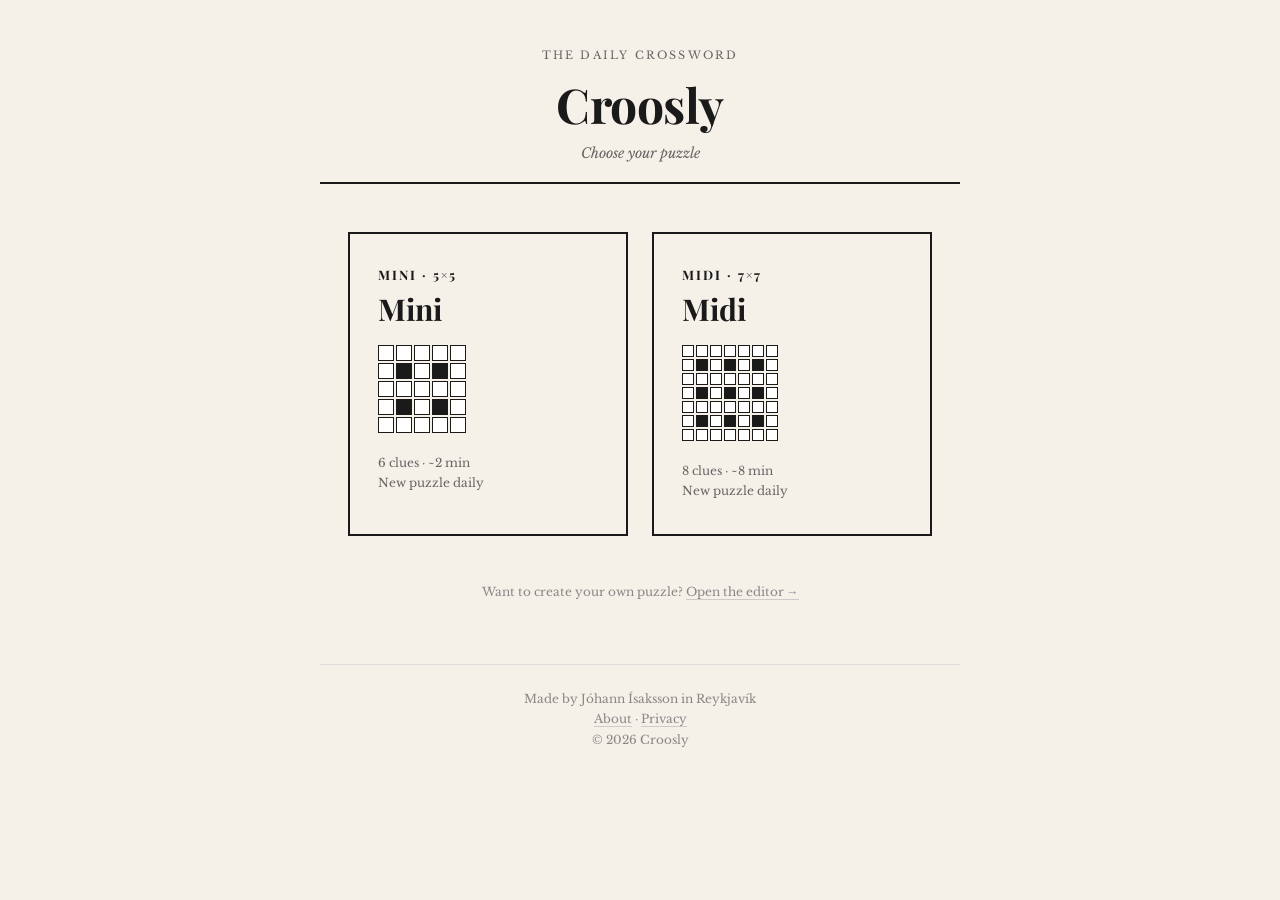
==== index.html @ e822b222 "copy: rename inspiration from "The New Yorker" to "The New York Times" Update meta descriptions, OG/" ====
<!DOCTYPE html>
<html lang="en">
<head>
  <meta charset="UTF-8">
  <meta name="viewport" content="width=device-width, initial-scale=1.0">
  <title>Croosly — Daily Mini and Midi Crosswords</title>
  <meta name="description" content="Two crosswords a day — a quick 5×5 Mini and a meatier 7×7 Midi, inspired by The New York Times. Free to play in your browser. No app, no signup, no tracking.">
  <link rel="canonical" href="https://croosly.com/">
  <meta name="theme-color" content="#1a1a1a">

  <link rel="apple-touch-icon" sizes="180x180" href="/apple-touch-icon.png">
  <link rel="icon" type="image/png" sizes="32x32" href="/favicon-32x32.png">
  <link rel="icon" type="image/png" sizes="16x16" href="/favicon-16x16.png">
  <link rel="manifest" href="/site.webmanifest">

  <meta property="og:type" content="website">
  <meta property="og:site_name" content="Croosly">
  <meta property="og:title" content="Croosly — Daily Mini and Midi Crosswords">
  <meta property="og:description" content="Two crosswords a day — a quick 5×5 Mini and a meatier 7×7 Midi, inspired by The New York Times. Free to play in your browser. No app, no signup, no tracking.">
  <meta property="og:url" content="https://croosly.com/">
  <meta property="og:image" content="https://croosly.com/og-image.png">
  <meta property="og:image:width" content="1200">
  <meta property="og:image:height" content="630">

  <meta name="twitter:card" content="summary_large_image">
  <meta name="twitter:title" content="Croosly — Daily Mini and Midi Crosswords">
  <meta name="twitter:description" content="Two crosswords a day — a quick 5×5 Mini and a meatier 7×7 Midi, inspired by The New York Times. Free to play in your browser. No app, no signup, no tracking.">
  <meta name="twitter:image" content="https://croosly.com/og-image.png">

  <link href="https://fonts.googleapis.com/css2?family=Playfair+Display:wght@400;700&family=Libre+Baskerville:ital,wght@0,400;0,700;1,400&display=swap" rel="stylesheet">
  <style>
    *, *::before, *::after { box-sizing: border-box; margin: 0; padding: 0; }

    body {
      background: #f5f0e8;
      font-family: 'Libre Baskerville', Georgia, serif;
      min-height: 100vh;
      display: flex;
      flex-direction: column;
      align-items: center;
      padding: 48px 16px 64px;
      color: #1a1a1a;
    }

    .header {
      text-align: center;
      margin-bottom: 48px;
      width: 100%;
      max-width: 640px;
      border-bottom: 2px solid #1a1a1a;
      padding-bottom: 20px;
    }
    .eyebrow {
      font-size: 11px;
      letter-spacing: 0.2em;
      text-transform: uppercase;
      color: #666;
      margin-bottom: 10px;
    }
    .title {
      font-family: 'Playfair Display', Georgia, serif;
      font-size: 48px;
      font-weight: 700;
      letter-spacing: -0.5px;
      margin-bottom: 8px;
    }
    .subtitle {
      font-size: 14px;
      color: #666;
      font-style: italic;
    }

    .cards {
      display: flex;
      gap: 24px;
      width: 100%;
      max-width: 640px;
      flex-wrap: wrap;
      justify-content: center;
    }

    .card {
      display: block;
      text-decoration: none;
      color: #1a1a1a;
      border: 2px solid #1a1a1a;
      padding: 32px 28px;
      flex: 1;
      min-width: 220px;
      max-width: 280px;
      transition: background 0.15s, color 0.15s;
      cursor: pointer;
    }
    .card:hover { background: #1a1a1a; color: #f5f0e8; }
    .card:hover .card-meta { color: #bbb; }
    .card:hover .card-grid-cell { border-color: #555; background: #333; }
    .card:hover .card-grid-cell.black { background: #f5f0e8; }

    .card-size {
      font-family: 'Playfair Display', serif;
      font-size: 13px;
      font-weight: 700;
      letter-spacing: 0.15em;
      text-transform: uppercase;
      margin-bottom: 6px;
    }
    .card-title {
      font-family: 'Playfair Display', serif;
      font-size: 30px;
      font-weight: 700;
      margin-bottom: 16px;
    }

    .card-grid {
      display: grid;
      gap: 2px;
      margin-bottom: 20px;
    }
    .card-grid.mini { grid-template-columns: repeat(5, 16px); }
    .card-grid.midi { grid-template-columns: repeat(7, 12px); }
    .card-grid.daily { grid-template-columns: repeat(15, 6px); gap: 1px; }

    .card-grid-cell {
      border: 1.5px solid #1a1a1a;
      background: #fff;
      transition: background 0.15s, border-color 0.15s;
    }
    .card-grid.mini .card-grid-cell { width: 16px; height: 16px; }
    .card-grid.midi .card-grid-cell { width: 12px; height: 12px; }
    .card-grid.daily .card-grid-cell { width: 6px; height: 6px; border-width: 0.5px; }
    .card-grid-cell.black { background: #1a1a1a; border-color: #1a1a1a; }

    .card-meta {
      font-size: 12px;
      color: #666;
      line-height: 1.7;
      transition: color 0.15s;
    }

    .editor-link {
      margin-top: 48px;
      font-size: 12px;
      color: #888;
      text-align: center;
    }
    .editor-link a { color: #888; text-decoration: none; border-bottom: 1px solid #ccc; }
    .editor-link a:hover { color: #1a1a1a; border-bottom-color: #1a1a1a; }

    .site-footer {
      margin-top: 64px;
      padding-top: 24px;
      border-top: 1px solid #ddd;
      text-align: center;
      font-size: 12px;
      color: #888;
      line-height: 1.7;
      width: 100%;
      max-width: 640px;
    }
    .site-footer p { margin: 0; }
    .site-footer a { color: #888; border-bottom: 1px solid #ccc; text-decoration: none; }
    .site-footer a:hover { color: #1a1a1a; border-bottom-color: #1a1a1a; }
  </style>
</head>
<body>

  <div class="header">
    <div class="eyebrow">The Daily Crossword</div>
    <h1 class="title">Croosly</h1>
    <p class="subtitle">Choose your puzzle</p>
  </div>

  <div class="cards">

    <a class="card" href="mini.html">
      <div class="card-size">Mini · 5×5</div>
      <div class="card-title">Mini</div>
      <!-- Mini grid preview: black cells at (1,1),(1,3),(3,1),(3,3) -->
      <div class="card-grid mini">
        <div class="card-grid-cell"></div><div class="card-grid-cell"></div><div class="card-grid-cell"></div><div class="card-grid-cell"></div><div class="card-grid-cell"></div>
        <div class="card-grid-cell"></div><div class="card-grid-cell black"></div><div class="card-grid-cell"></div><div class="card-grid-cell black"></div><div class="card-grid-cell"></div>
        <div class="card-grid-cell"></div><div class="card-grid-cell"></div><div class="card-grid-cell"></div><div class="card-grid-cell"></div><div class="card-grid-cell"></div>
        <div class="card-grid-cell"></div><div class="card-grid-cell black"></div><div class="card-grid-cell"></div><div class="card-grid-cell black"></div><div class="card-grid-cell"></div>
        <div class="card-grid-cell"></div><div class="card-grid-cell"></div><div class="card-grid-cell"></div><div class="card-grid-cell"></div><div class="card-grid-cell"></div>
      </div>
      <div class="card-meta">
        6 clues · ~2 min<br>
        New puzzle daily
      </div>
    </a>

    <a class="card" href="midi.html">
      <div class="card-size">Midi · 7×7</div>
      <div class="card-title">Midi</div>
      <!-- preview -->
      <!-- Midi grid preview: black cells at all odd×odd positions -->
      <div class="card-grid midi">
        <div class="card-grid-cell"></div><div class="card-grid-cell"></div><div class="card-grid-cell"></div><div class="card-grid-cell"></div><div class="card-grid-cell"></div><div class="card-grid-cell"></div><div class="card-grid-cell"></div>
        <div class="card-grid-cell"></div><div class="card-grid-cell black"></div><div class="card-grid-cell"></div><div class="card-grid-cell black"></div><div class="card-grid-cell"></div><div class="card-grid-cell black"></div><div class="card-grid-cell"></div>
        <div class="card-grid-cell"></div><div class="card-grid-cell"></div><div class="card-grid-cell"></div><div class="card-grid-cell"></div><div class="card-grid-cell"></div><div class="card-grid-cell"></div><div class="card-grid-cell"></div>
        <div class="card-grid-cell"></div><div class="card-grid-cell black"></div><div class="card-grid-cell"></div><div class="card-grid-cell black"></div><div class="card-grid-cell"></div><div class="card-grid-cell black"></div><div class="card-grid-cell"></div>
        <div class="card-grid-cell"></div><div class="card-grid-cell"></div><div class="card-grid-cell"></div><div class="card-grid-cell"></div><div class="card-grid-cell"></div><div class="card-grid-cell"></div><div class="card-grid-cell"></div>
        <div class="card-grid-cell"></div><div class="card-grid-cell black"></div><div class="card-grid-cell"></div><div class="card-grid-cell black"></div><div class="card-grid-cell"></div><div class="card-grid-cell black"></div><div class="card-grid-cell"></div>
        <div class="card-grid-cell"></div><div class="card-grid-cell"></div><div class="card-grid-cell"></div><div class="card-grid-cell"></div><div class="card-grid-cell"></div><div class="card-grid-cell"></div><div class="card-grid-cell"></div>
      </div>
      <div class="card-meta">
        8 clues · ~8 min<br>
        New puzzle daily
      </div>
    </a>

  </div>

  <p class="editor-link">
    Want to create your own puzzle? <a href="editor.html">Open the editor →</a>
  </p>

  <footer class="site-footer">
    <p>Made by Jóhann Ísaksson in Reykjavík</p>
    <p><a href="about.html">About</a> · <a href="privacy.html">Privacy</a></p>
    <p>© 2026 Croosly</p>
  </footer>

</body>
</html>
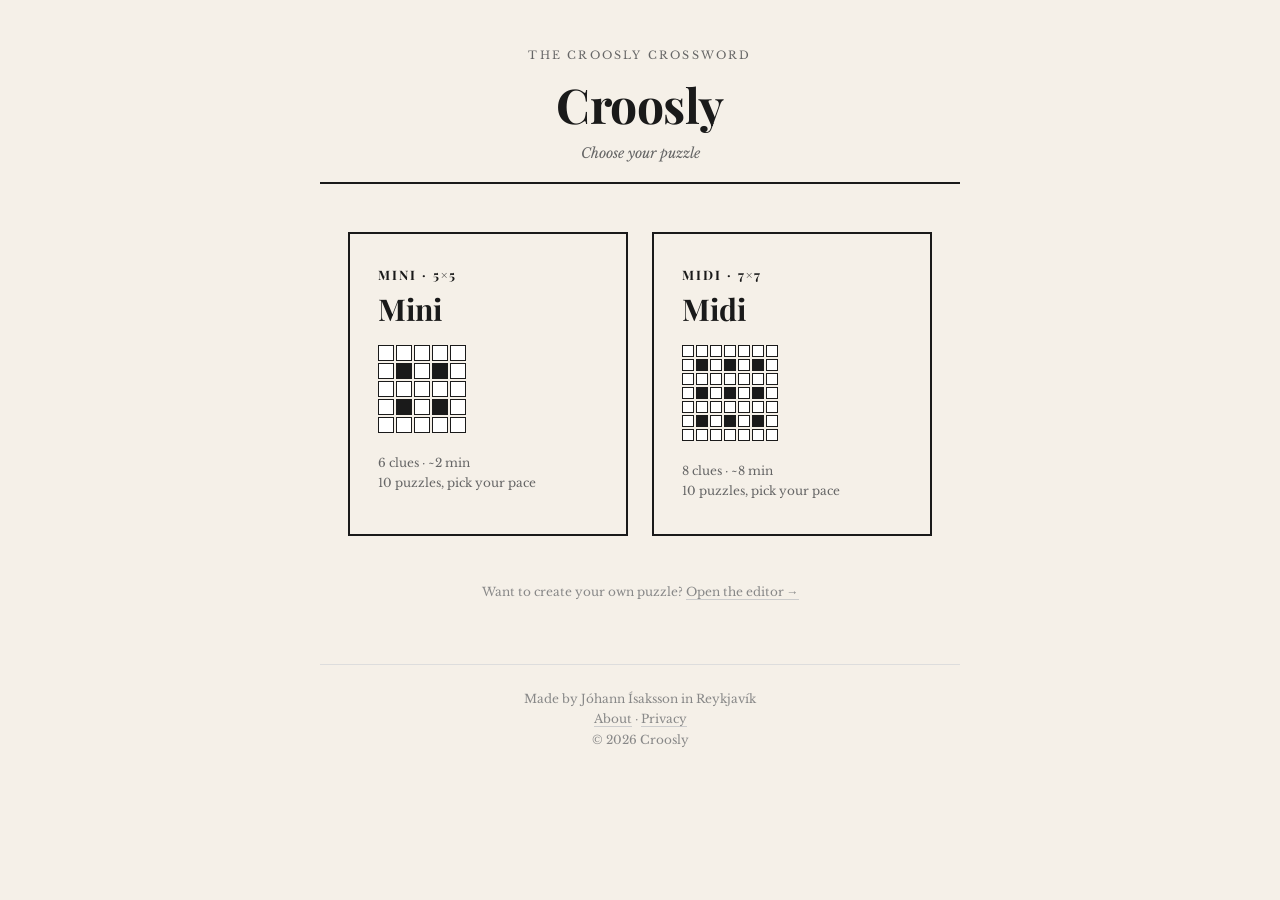
==== commit 173f4ed6: "switch to numbered puzzle set, add picker, drop daily framing The puzzle libraries only have 10 entr" ====
--- a/index.html
+++ b/index.html
@@ -3,8 +3,8 @@
 <head>
   <meta charset="UTF-8">
   <meta name="viewport" content="width=device-width, initial-scale=1.0">
-  <title>Croosly — Daily Mini and Midi Crosswords</title>
-  <meta name="description" content="Two crosswords a day — a quick 5×5 Mini and a meatier 7×7 Midi, inspired by The New York Times. Free to play in your browser. No app, no signup, no tracking.">
+  <title>Croosly — Mini and Midi Crosswords</title>
+  <meta name="description" content="A small set of mini and midi crosswords — a quick 5×5 Mini and a meatier 7×7 Midi, inspired by The New York Times. Free to play in your browser. No app, no signup, no tracking.">
   <link rel="canonical" href="https://croosly.com/">
   <meta name="theme-color" content="#1a1a1a">
 
@@ -15,16 +15,16 @@
 
   <meta property="og:type" content="website">
   <meta property="og:site_name" content="Croosly">
-  <meta property="og:title" content="Croosly — Daily Mini and Midi Crosswords">
-  <meta property="og:description" content="Two crosswords a day — a quick 5×5 Mini and a meatier 7×7 Midi, inspired by The New York Times. Free to play in your browser. No app, no signup, no tracking.">
+  <meta property="og:title" content="Croosly — Mini and Midi Crosswords">
+  <meta property="og:description" content="A small set of mini and midi crosswords — a quick 5×5 Mini and a meatier 7×7 Midi, inspired by The New York Times. Free to play in your browser. No app, no signup, no tracking.">
   <meta property="og:url" content="https://croosly.com/">
   <meta property="og:image" content="https://croosly.com/og-image.png">
   <meta property="og:image:width" content="1200">
   <meta property="og:image:height" content="630">
 
   <meta name="twitter:card" content="summary_large_image">
-  <meta name="twitter:title" content="Croosly — Daily Mini and Midi Crosswords">
-  <meta name="twitter:description" content="Two crosswords a day — a quick 5×5 Mini and a meatier 7×7 Midi, inspired by The New York Times. Free to play in your browser. No app, no signup, no tracking.">
+  <meta name="twitter:title" content="Croosly — Mini and Midi Crosswords">
+  <meta name="twitter:description" content="A small set of mini and midi crosswords — a quick 5×5 Mini and a meatier 7×7 Midi, inspired by The New York Times. Free to play in your browser. No app, no signup, no tracking.">
   <meta name="twitter:image" content="https://croosly.com/og-image.png">
 
   <link href="https://fonts.googleapis.com/css2?family=Playfair+Display:wght@400;700&family=Libre+Baskerville:ital,wght@0,400;0,700;1,400&display=swap" rel="stylesheet">
@@ -165,7 +165,7 @@
 <body>
 
   <div class="header">
-    <div class="eyebrow">The Daily Crossword</div>
+    <div class="eyebrow">The Croosly Crossword</div>
     <h1 class="title">Croosly</h1>
     <p class="subtitle">Choose your puzzle</p>
   </div>
@@ -185,7 +185,7 @@
       </div>
       <div class="card-meta">
         6 clues · ~2 min<br>
-        New puzzle daily
+        10 puzzles, pick your pace
       </div>
     </a>
 
@@ -205,7 +205,7 @@
       </div>
       <div class="card-meta">
         8 clues · ~8 min<br>
-        New puzzle daily
+        10 puzzles, pick your pace
       </div>
     </a>
 
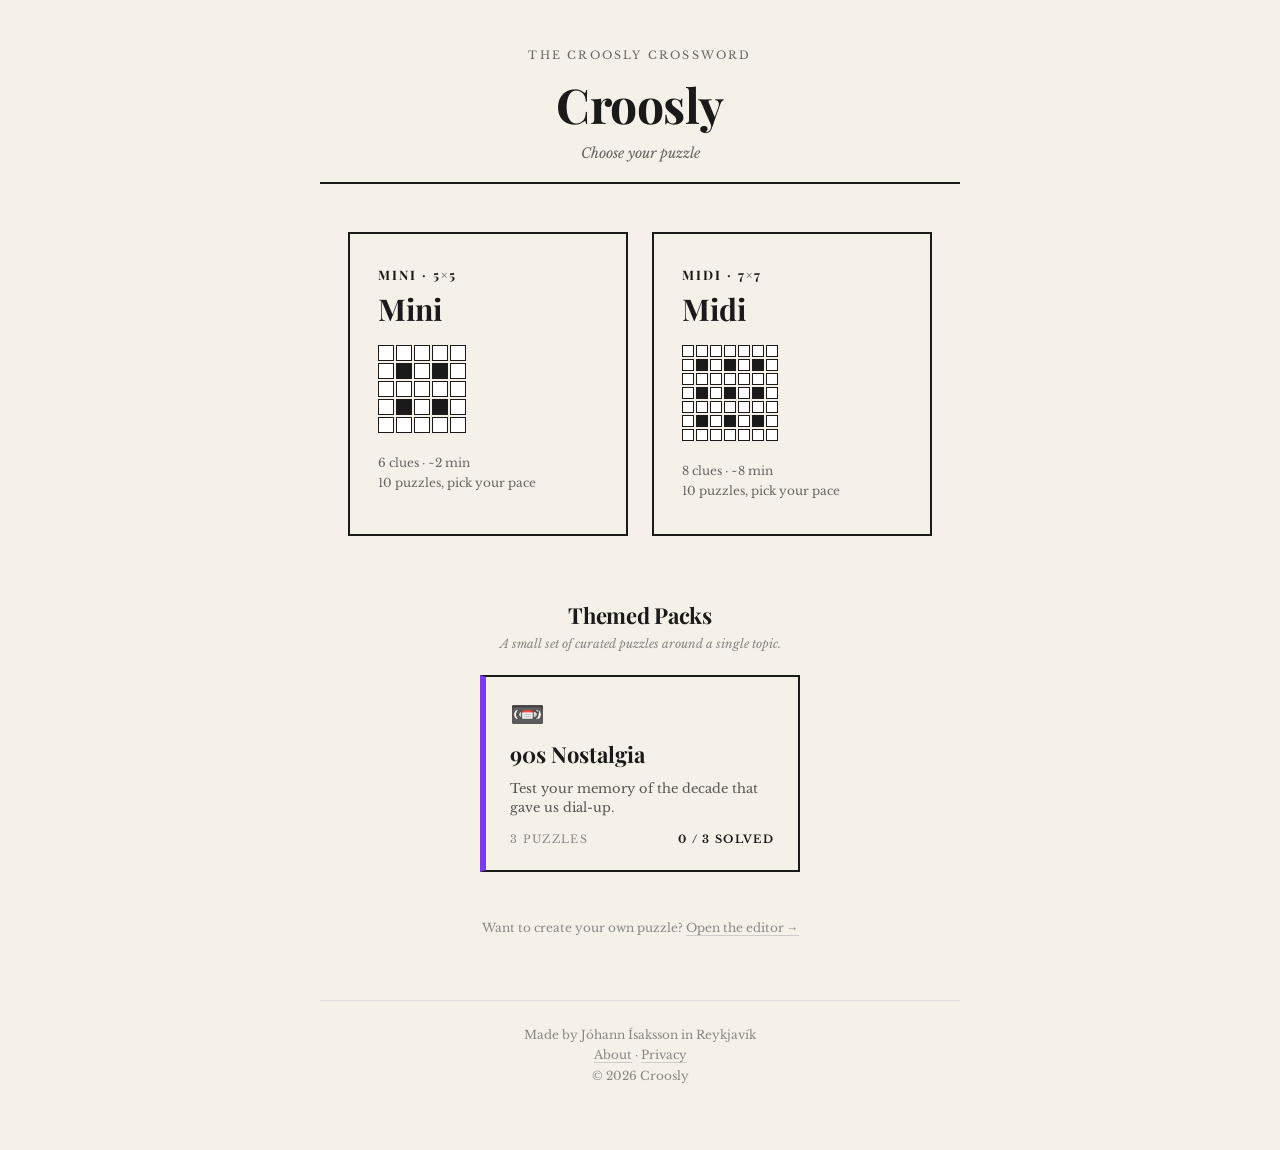
==== commit 7bd38544: "feat: themed packs (Phase 1) + extract shared game.js and styles.css Adds a parallel "Themed Packs" " ====
--- a/index.html
+++ b/index.html
@@ -145,6 +145,87 @@
     }
     .editor-link a { color: #888; text-decoration: none; border-bottom: 1px solid #ccc; }
     .editor-link a:hover { color: #1a1a1a; border-bottom-color: #1a1a1a; }
+
+    /* THEMED PACKS */
+    .packs-section {
+      margin-top: 64px;
+      width: 100%;
+      max-width: 640px;
+    }
+    .packs-heading {
+      font-family: 'Playfair Display', Georgia, serif;
+      font-size: 22px;
+      font-weight: 700;
+      letter-spacing: -0.3px;
+      text-align: center;
+      margin-bottom: 6px;
+    }
+    .packs-sub {
+      text-align: center;
+      font-size: 12px;
+      color: #888;
+      font-style: italic;
+      margin-bottom: 24px;
+    }
+    .pack-cards {
+      display: flex;
+      gap: 20px;
+      flex-wrap: wrap;
+      justify-content: center;
+    }
+    .pack-card {
+      display: flex;
+      flex-direction: column;
+      gap: 10px;
+      text-decoration: none;
+      color: #1a1a1a;
+      border: 2px solid #1a1a1a;
+      border-left: 6px solid var(--pack-color, #1a1a1a);
+      padding: 24px 24px;
+      flex: 1 1 240px;
+      max-width: 320px;
+      min-width: 220px;
+      cursor: pointer;
+      transition: background 0.15s, color 0.15s;
+    }
+    .pack-card:hover { background: #1a1a1a; color: #f5f0e8; }
+    .pack-card:hover .pack-card-meta { color: #bbb; }
+    .pack-card:hover .pack-card-progress { color: var(--pack-color, #d4a843); }
+    .pack-card-emoji {
+      font-size: 28px;
+      line-height: 1;
+    }
+    .pack-card-title {
+      font-family: 'Playfair Display', serif;
+      font-size: 22px;
+      font-weight: 700;
+    }
+    .pack-card-desc {
+      font-size: 13px;
+      line-height: 1.5;
+      color: inherit;
+    }
+    .pack-card:not(:hover) .pack-card-desc { color: #555; }
+    .pack-card-meta {
+      display: flex;
+      align-items: center;
+      justify-content: space-between;
+      font-size: 11px;
+      letter-spacing: 0.12em;
+      text-transform: uppercase;
+      color: #888;
+      margin-top: 4px;
+    }
+    .pack-card-progress {
+      font-weight: 700;
+      color: #1a1a1a;
+    }
+    .packs-empty {
+      text-align: center;
+      font-size: 13px;
+      color: #888;
+      font-style: italic;
+    }
 
     .site-footer {
       margin-top: 64px;
@@ -211,6 +292,12 @@
 
   </div>
 
+  <section class="packs-section" aria-labelledby="packs-heading">
+    <h2 class="packs-heading" id="packs-heading">Themed Packs</h2>
+    <p class="packs-sub">A small set of curated puzzles around a single topic.</p>
+    <div class="pack-cards" id="pack-cards"></div>
+  </section>
+
   <p class="editor-link">
     Want to create your own puzzle? <a href="editor.html">Open the editor →</a>
   </p>
@@ -221,5 +308,57 @@
     <p>© 2026 Croosly</p>
   </footer>
 
+  <script src="packs.js"></script>
+  <script>
+    (function () {
+      const container = document.getElementById('pack-cards');
+      const registry = window.PACK_REGISTRY || [];
+      if (!registry.length) {
+        container.innerHTML = '<p class="packs-empty">More packs coming soon.</p>';
+        return;
+      }
+      registry.forEach(function (pack) {
+        let solvedCount = 0;
+        try {
+          const stats = JSON.parse(localStorage.getItem('croosly-pack-' + pack.id + '-stats'));
+          if (stats && stats.solvedPuzzles) solvedCount = Object.keys(stats.solvedPuzzles).length;
+        } catch (e) { /* ignore */ }
+
+        const card = document.createElement('a');
+        card.className = 'pack-card';
+        card.href = 'pack.html?id=' + encodeURIComponent(pack.id);
+        card.style.setProperty('--pack-color', pack.color);
+
+        const emoji = document.createElement('div');
+        emoji.className = 'pack-card-emoji';
+        emoji.textContent = pack.emoji;
+        emoji.setAttribute('aria-hidden', 'true');
+        card.appendChild(emoji);
+
+        const title = document.createElement('div');
+        title.className = 'pack-card-title';
+        title.textContent = pack.title;
+        card.appendChild(title);
+
+        const desc = document.createElement('div');
+        desc.className = 'pack-card-desc';
+        desc.textContent = pack.description;
+        card.appendChild(desc);
+
+        const meta = document.createElement('div');
+        meta.className = 'pack-card-meta';
+        const sizeSpan = document.createElement('span');
+        sizeSpan.textContent = pack.puzzleCount + ' puzzles';
+        const progSpan = document.createElement('span');
+        progSpan.className = 'pack-card-progress';
+        progSpan.textContent = solvedCount + ' / ' + pack.puzzleCount + ' solved';
+        meta.appendChild(sizeSpan);
+        meta.appendChild(progSpan);
+        card.appendChild(meta);
+
+        container.appendChild(card);
+      });
+    })();
+  </script>
 </body>
 </html>
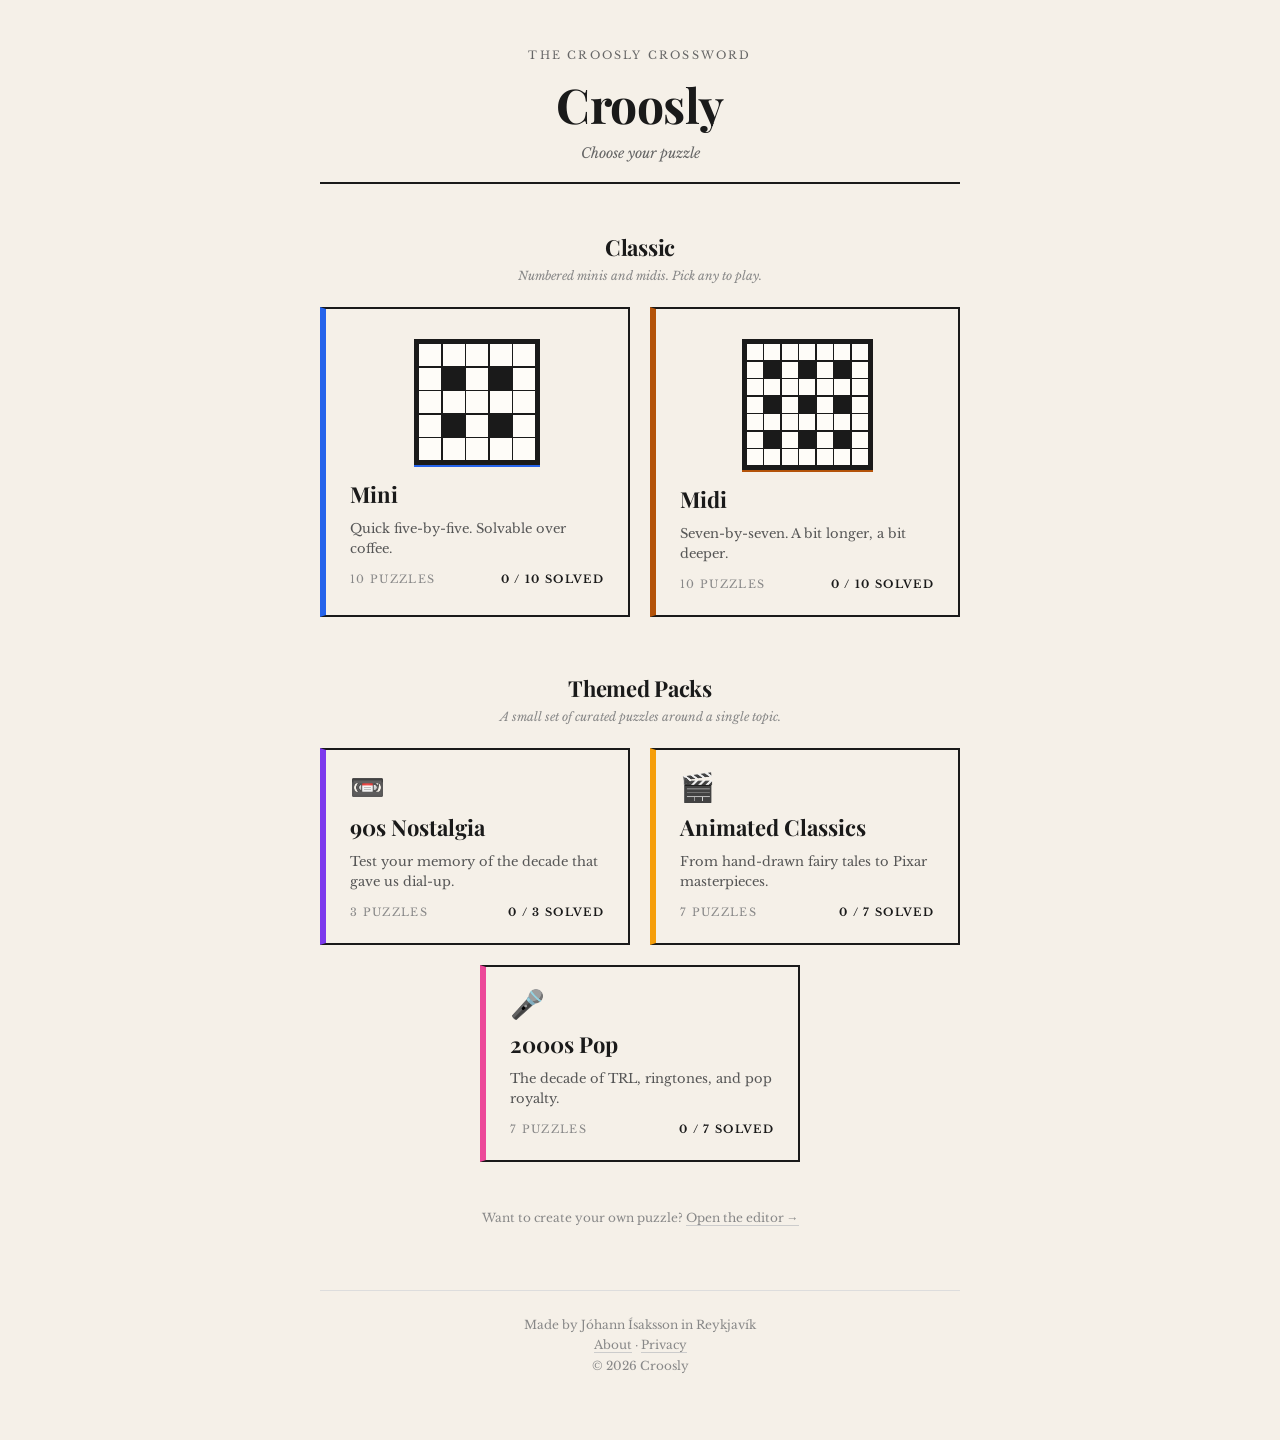
==== commit 5f65d333: "feat: pack-style Mini/Midi with framed crossword cards Mini and Midi now follow the same flow as the" ====
--- a/index.html
+++ b/index.html
@@ -70,73 +70,6 @@
       font-style: italic;
     }
 
-    .cards {
-      display: flex;
-      gap: 24px;
-      width: 100%;
-      max-width: 640px;
-      flex-wrap: wrap;
-      justify-content: center;
-    }
-
-    .card {
-      display: block;
-      text-decoration: none;
-      color: #1a1a1a;
-      border: 2px solid #1a1a1a;
-      padding: 32px 28px;
-      flex: 1;
-      min-width: 220px;
-      max-width: 280px;
-      transition: background 0.15s, color 0.15s;
-      cursor: pointer;
-    }
-    .card:hover { background: #1a1a1a; color: #f5f0e8; }
-    .card:hover .card-meta { color: #bbb; }
-    .card:hover .card-grid-cell { border-color: #555; background: #333; }
-    .card:hover .card-grid-cell.black { background: #f5f0e8; }
-
-    .card-size {
-      font-family: 'Playfair Display', serif;
-      font-size: 13px;
-      font-weight: 700;
-      letter-spacing: 0.15em;
-      text-transform: uppercase;
-      margin-bottom: 6px;
-    }
-    .card-title {
-      font-family: 'Playfair Display', serif;
-      font-size: 30px;
-      font-weight: 700;
-      margin-bottom: 16px;
-    }
-
-    .card-grid {
-      display: grid;
-      gap: 2px;
-      margin-bottom: 20px;
-    }
-    .card-grid.mini { grid-template-columns: repeat(5, 16px); }
-    .card-grid.midi { grid-template-columns: repeat(7, 12px); }
-    .card-grid.daily { grid-template-columns: repeat(15, 6px); gap: 1px; }
-
-    .card-grid-cell {
-      border: 1.5px solid #1a1a1a;
-      background: #fff;
-      transition: background 0.15s, border-color 0.15s;
-    }
-    .card-grid.mini .card-grid-cell { width: 16px; height: 16px; }
-    .card-grid.midi .card-grid-cell { width: 12px; height: 12px; }
-    .card-grid.daily .card-grid-cell { width: 6px; height: 6px; border-width: 0.5px; }
-    .card-grid-cell.black { background: #1a1a1a; border-color: #1a1a1a; }
-
-    .card-meta {
-      font-size: 12px;
-      color: #666;
-      line-height: 1.7;
-      transition: color 0.15s;
-    }
-
     .editor-link {
       margin-top: 48px;
       font-size: 12px;
@@ -146,12 +79,12 @@
     .editor-link a { color: #888; text-decoration: none; border-bottom: 1px solid #ccc; }
     .editor-link a:hover { color: #1a1a1a; border-bottom-color: #1a1a1a; }
 
-    /* THEMED PACKS */
+    /* PACK SECTIONS */
     .packs-section {
-      margin-top: 64px;
       width: 100%;
       max-width: 640px;
     }
+    .packs-section + .packs-section { margin-top: 56px; }
     .packs-heading {
       font-family: 'Playfair Display', Georgia, serif;
       font-size: 22px;
@@ -195,6 +128,32 @@
       font-size: 28px;
       line-height: 1;
     }
+    /* Classic Mini/Midi: framed crossword as the hero — gap shows through as grid lines */
+    .pack-card-grid {
+      display: grid;
+      gap: 1.5px;
+      align-self: center;
+      padding: 5px;
+      background: #1a1a1a;
+      box-shadow: 0 2px 0 0 var(--pack-color, #1a1a1a);
+      transition: background 0.15s, box-shadow 0.15s;
+      margin: 6px 0 4px;
+    }
+    .pack-card-grid.mini { grid-template-columns: repeat(5, 22px); }
+    .pack-card-grid.midi { grid-template-columns: repeat(7, 16px); }
+    .pack-card-grid .card-grid-cell {
+      background: #fefcf8;
+      transition: background 0.15s;
+    }
+    .pack-card-grid.mini .card-grid-cell { width: 22px; height: 22px; }
+    .pack-card-grid.midi .card-grid-cell { width: 16px; height: 16px; }
+    .pack-card-grid .card-grid-cell.black { background: #1a1a1a; }
+    .pack-card:hover .pack-card-grid {
+      background: #555;
+      box-shadow: 0 2px 0 0 var(--pack-color, #f5f0e8);
+    }
+    .pack-card:hover .card-grid-cell { background: #333; }
+    .pack-card:hover .card-grid-cell.black { background: #f5f0e8; }
     .pack-card-title {
       font-family: 'Playfair Display', serif;
       font-size: 22px;
@@ -251,46 +210,44 @@
     <p class="subtitle">Choose your puzzle</p>
   </div>
 
-  <div class="cards">
-
-    <a class="card" href="mini.html">
-      <div class="card-size">Mini · 5×5</div>
-      <div class="card-title">Mini</div>
-      <!-- Mini grid preview: black cells at (1,1),(1,3),(3,1),(3,3) -->
-      <div class="card-grid mini">
-        <div class="card-grid-cell"></div><div class="card-grid-cell"></div><div class="card-grid-cell"></div><div class="card-grid-cell"></div><div class="card-grid-cell"></div>
-        <div class="card-grid-cell"></div><div class="card-grid-cell black"></div><div class="card-grid-cell"></div><div class="card-grid-cell black"></div><div class="card-grid-cell"></div>
-        <div class="card-grid-cell"></div><div class="card-grid-cell"></div><div class="card-grid-cell"></div><div class="card-grid-cell"></div><div class="card-grid-cell"></div>
-        <div class="card-grid-cell"></div><div class="card-grid-cell black"></div><div class="card-grid-cell"></div><div class="card-grid-cell black"></div><div class="card-grid-cell"></div>
-        <div class="card-grid-cell"></div><div class="card-grid-cell"></div><div class="card-grid-cell"></div><div class="card-grid-cell"></div><div class="card-grid-cell"></div>
-      </div>
-      <div class="card-meta">
-        6 clues · ~2 min<br>
-        10 puzzles, pick your pace
-      </div>
-    </a>
-
-    <a class="card" href="midi.html">
-      <div class="card-size">Midi · 7×7</div>
-      <div class="card-title">Midi</div>
-      <!-- preview -->
-      <!-- Midi grid preview: black cells at all odd×odd positions -->
-      <div class="card-grid midi">
-        <div class="card-grid-cell"></div><div class="card-grid-cell"></div><div class="card-grid-cell"></div><div class="card-grid-cell"></div><div class="card-grid-cell"></div><div class="card-grid-cell"></div><div class="card-grid-cell"></div>
-        <div class="card-grid-cell"></div><div class="card-grid-cell black"></div><div class="card-grid-cell"></div><div class="card-grid-cell black"></div><div class="card-grid-cell"></div><div class="card-grid-cell black"></div><div class="card-grid-cell"></div>
-        <div class="card-grid-cell"></div><div class="card-grid-cell"></div><div class="card-grid-cell"></div><div class="card-grid-cell"></div><div class="card-grid-cell"></div><div class="card-grid-cell"></div><div class="card-grid-cell"></div>
-        <div class="card-grid-cell"></div><div class="card-grid-cell black"></div><div class="card-grid-cell"></div><div class="card-grid-cell black"></div><div class="card-grid-cell"></div><div class="card-grid-cell black"></div><div class="card-grid-cell"></div>
-        <div class="card-grid-cell"></div><div class="card-grid-cell"></div><div class="card-grid-cell"></div><div class="card-grid-cell"></div><div class="card-grid-cell"></div><div class="card-grid-cell"></div><div class="card-grid-cell"></div>
-        <div class="card-grid-cell"></div><div class="card-grid-cell black"></div><div class="card-grid-cell"></div><div class="card-grid-cell black"></div><div class="card-grid-cell"></div><div class="card-grid-cell black"></div><div class="card-grid-cell"></div>
-        <div class="card-grid-cell"></div><div class="card-grid-cell"></div><div class="card-grid-cell"></div><div class="card-grid-cell"></div><div class="card-grid-cell"></div><div class="card-grid-cell"></div><div class="card-grid-cell"></div>
-      </div>
-      <div class="card-meta">
-        8 clues · ~8 min<br>
-        10 puzzles, pick your pace
-      </div>
-    </a>
-
-  </div>
+  <section class="packs-section" aria-labelledby="classic-heading">
+    <h2 class="packs-heading" id="classic-heading">Classic</h2>
+    <p class="packs-sub">Numbered minis and midis. Pick any to play.</p>
+    <div class="pack-cards">
+      <a class="pack-card" href="mini.html" style="--pack-color: #2563eb;">
+        <div class="pack-card-grid mini" aria-hidden="true">
+          <div class="card-grid-cell"></div><div class="card-grid-cell"></div><div class="card-grid-cell"></div><div class="card-grid-cell"></div><div class="card-grid-cell"></div>
+          <div class="card-grid-cell"></div><div class="card-grid-cell black"></div><div class="card-grid-cell"></div><div class="card-grid-cell black"></div><div class="card-grid-cell"></div>
+          <div class="card-grid-cell"></div><div class="card-grid-cell"></div><div class="card-grid-cell"></div><div class="card-grid-cell"></div><div class="card-grid-cell"></div>
+          <div class="card-grid-cell"></div><div class="card-grid-cell black"></div><div class="card-grid-cell"></div><div class="card-grid-cell black"></div><div class="card-grid-cell"></div>
+          <div class="card-grid-cell"></div><div class="card-grid-cell"></div><div class="card-grid-cell"></div><div class="card-grid-cell"></div><div class="card-grid-cell"></div>
+        </div>
+        <div class="pack-card-title">Mini</div>
+        <div class="pack-card-desc">Quick five-by-five. Solvable over coffee.</div>
+        <div class="pack-card-meta">
+          <span>10 puzzles</span>
+          <span class="pack-card-progress" data-mini-progress>0 / 10 solved</span>
+        </div>
+      </a>
+      <a class="pack-card" href="midi.html" style="--pack-color: #b45309;">
+        <div class="pack-card-grid midi" aria-hidden="true">
+          <div class="card-grid-cell"></div><div class="card-grid-cell"></div><div class="card-grid-cell"></div><div class="card-grid-cell"></div><div class="card-grid-cell"></div><div class="card-grid-cell"></div><div class="card-grid-cell"></div>
+          <div class="card-grid-cell"></div><div class="card-grid-cell black"></div><div class="card-grid-cell"></div><div class="card-grid-cell black"></div><div class="card-grid-cell"></div><div class="card-grid-cell black"></div><div class="card-grid-cell"></div>
+          <div class="card-grid-cell"></div><div class="card-grid-cell"></div><div class="card-grid-cell"></div><div class="card-grid-cell"></div><div class="card-grid-cell"></div><div class="card-grid-cell"></div><div class="card-grid-cell"></div>
+          <div class="card-grid-cell"></div><div class="card-grid-cell black"></div><div class="card-grid-cell"></div><div class="card-grid-cell black"></div><div class="card-grid-cell"></div><div class="card-grid-cell black"></div><div class="card-grid-cell"></div>
+          <div class="card-grid-cell"></div><div class="card-grid-cell"></div><div class="card-grid-cell"></div><div class="card-grid-cell"></div><div class="card-grid-cell"></div><div class="card-grid-cell"></div><div class="card-grid-cell"></div>
+          <div class="card-grid-cell"></div><div class="card-grid-cell black"></div><div class="card-grid-cell"></div><div class="card-grid-cell black"></div><div class="card-grid-cell"></div><div class="card-grid-cell black"></div><div class="card-grid-cell"></div>
+          <div class="card-grid-cell"></div><div class="card-grid-cell"></div><div class="card-grid-cell"></div><div class="card-grid-cell"></div><div class="card-grid-cell"></div><div class="card-grid-cell"></div><div class="card-grid-cell"></div>
+        </div>
+        <div class="pack-card-title">Midi</div>
+        <div class="pack-card-desc">Seven-by-seven. A bit longer, a bit deeper.</div>
+        <div class="pack-card-meta">
+          <span>10 puzzles</span>
+          <span class="pack-card-progress" data-midi-progress>0 / 10 solved</span>
+        </div>
+      </a>
+    </div>
+  </section>
 
   <section class="packs-section" aria-labelledby="packs-heading">
     <h2 class="packs-heading" id="packs-heading">Themed Packs</h2>
@@ -317,6 +274,18 @@
         container.innerHTML = '<p class="packs-empty">More packs coming soon.</p>';
         return;
       }
+      [
+        { selector: '[data-mini-progress]', statsKey: 'croosly-mini-stats', total: 10 },
+        { selector: '[data-midi-progress]', statsKey: 'croosly-midi-stats', total: 10 },
+      ].forEach(function (c) {
+        try {
+          const stats = JSON.parse(localStorage.getItem(c.statsKey)) || {};
+          const solved = stats.solvedPuzzles ? Object.keys(stats.solvedPuzzles).length : 0;
+          const el = document.querySelector(c.selector);
+          if (el) el.textContent = solved + ' / ' + c.total + ' solved';
+        } catch (e) { /* ignore */ }
+      });
+
       registry.forEach(function (pack) {
         let solvedCount = 0;
         try {
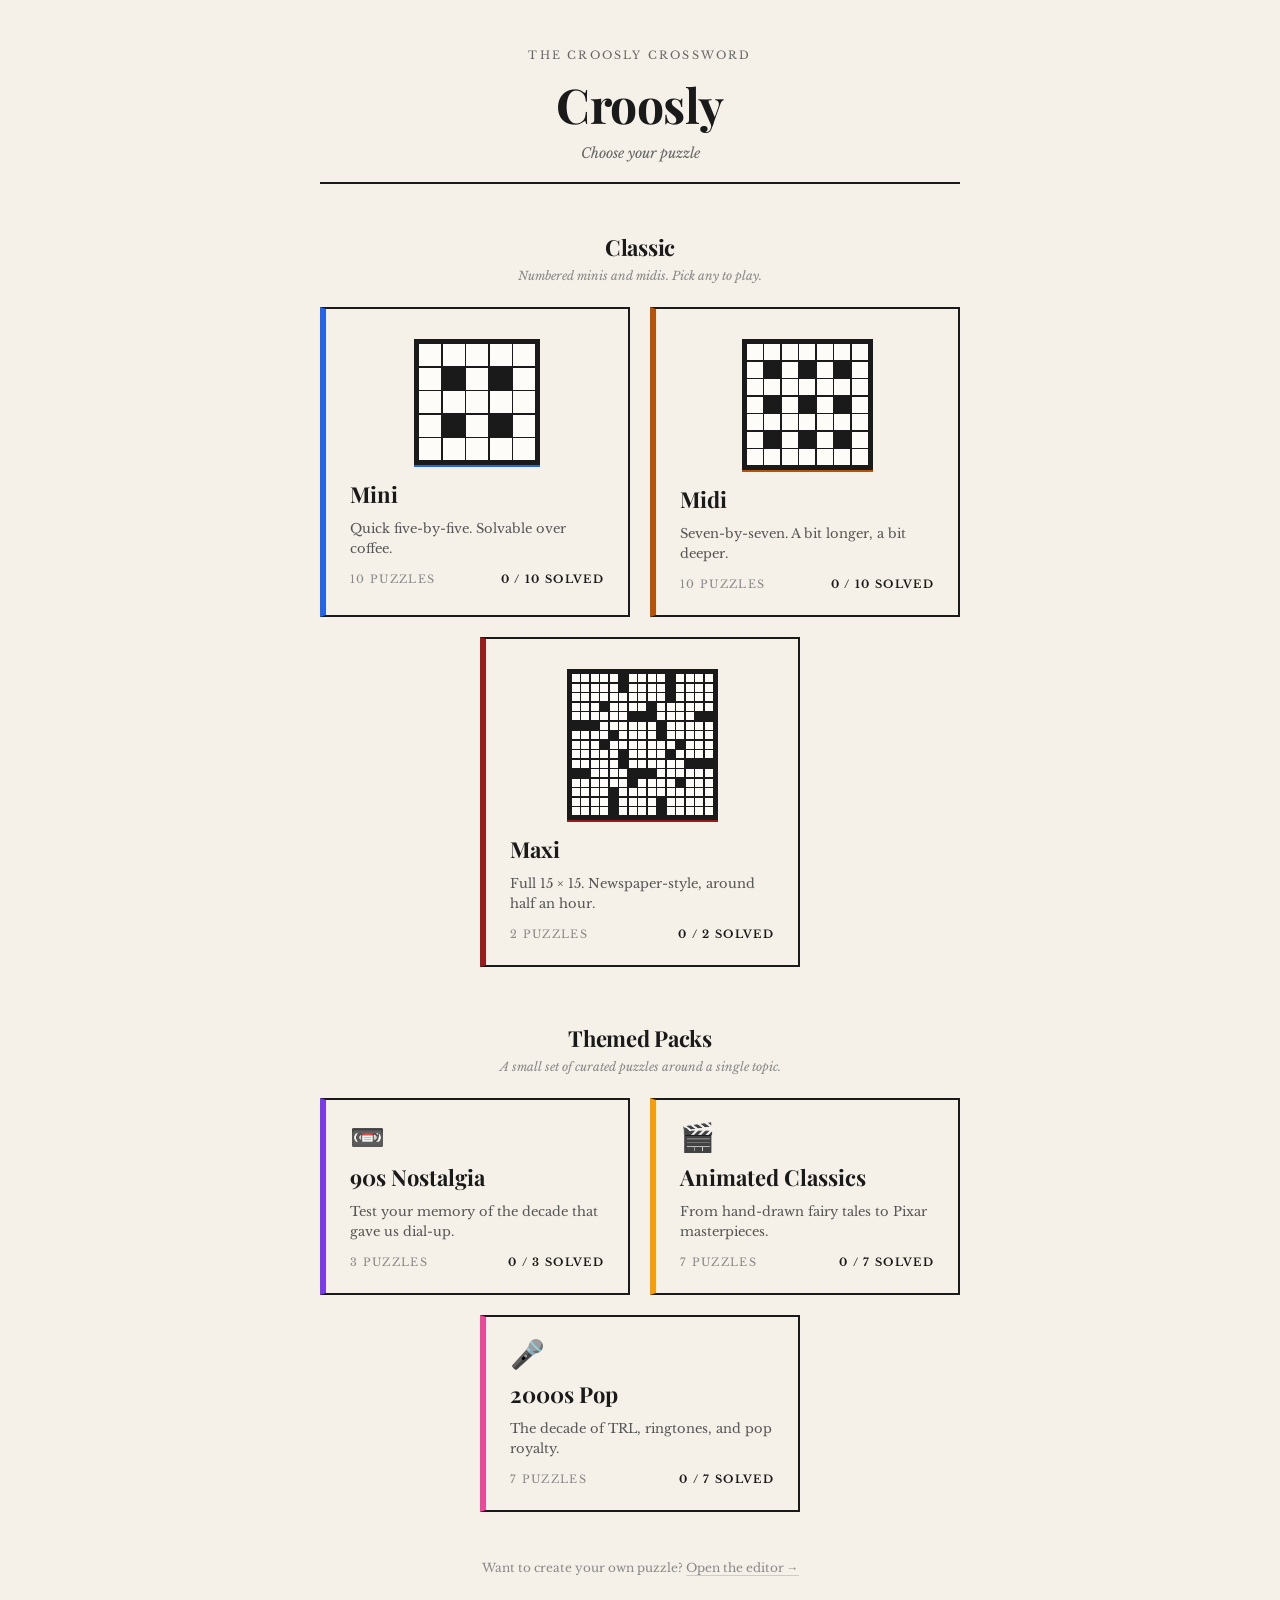
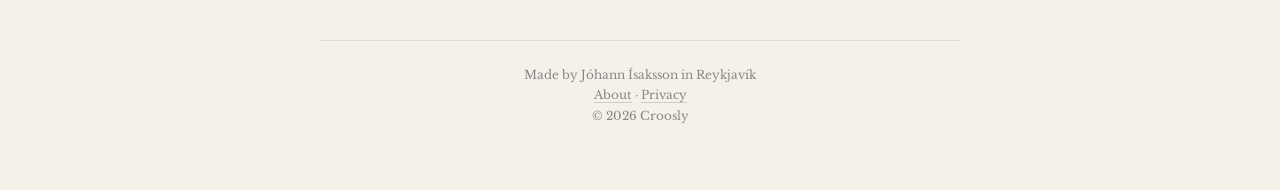
==== commit 3f53228d: "feat: add Maxi (15×15) as a third classic pack Restores the 15×15 size that was removed when daily f" ====
--- a/index.html
+++ b/index.html
@@ -141,12 +141,14 @@
     }
     .pack-card-grid.mini { grid-template-columns: repeat(5, 22px); }
     .pack-card-grid.midi { grid-template-columns: repeat(7, 16px); }
+    .pack-card-grid.maxi { grid-template-columns: repeat(15, 8px); }
     .pack-card-grid .card-grid-cell {
       background: #fefcf8;
       transition: background 0.15s;
     }
     .pack-card-grid.mini .card-grid-cell { width: 22px; height: 22px; }
     .pack-card-grid.midi .card-grid-cell { width: 16px; height: 16px; }
+    .pack-card-grid.maxi .card-grid-cell { width: 8px; height: 8px; }
     .pack-card-grid .card-grid-cell.black { background: #1a1a1a; }
     .pack-card:hover .pack-card-grid {
       background: #555;
@@ -244,6 +246,15 @@
         <div class="pack-card-meta">
           <span>10 puzzles</span>
           <span class="pack-card-progress" data-midi-progress>0 / 10 solved</span>
+        </div>
+      </a>
+      <a class="pack-card" href="maxi.html" style="--pack-color: #991b1b;">
+        <div class="pack-card-grid maxi" aria-hidden="true"></div>
+        <div class="pack-card-title">Maxi</div>
+        <div class="pack-card-desc">Full 15 × 15. Newspaper-style, around half an hour.</div>
+        <div class="pack-card-meta">
+          <span>2 puzzles</span>
+          <span class="pack-card-progress" data-maxi-progress>0 / 2 solved</span>
         </div>
       </a>
     </div>
@@ -277,6 +288,7 @@
       [
         { selector: '[data-mini-progress]', statsKey: 'croosly-mini-stats', total: 10 },
         { selector: '[data-midi-progress]', statsKey: 'croosly-midi-stats', total: 10 },
+        { selector: '[data-maxi-progress]', statsKey: 'croosly-maxi-stats', total: 2 },
       ].forEach(function (c) {
         try {
           const stats = JSON.parse(localStorage.getItem(c.statsKey)) || {};
@@ -285,6 +297,27 @@
           if (el) el.textContent = solved + ' / ' + c.total + ' solved';
         } catch (e) { /* ignore */ }
       });
+
+      // Build the 15×15 maxi card preview (mini/midi grids are inline; maxi has 225 cells, JS-built).
+      const MAXI_BLACK = new Set([
+        '0,5','0,10','1,5','1,10','2,10','3,3','3,8',
+        '4,6','4,7','4,8','4,13','4,14',
+        '5,0','5,1','5,2','5,9',
+        '6,4','6,9','7,3','7,11','8,5','8,10',
+        '9,5','9,12','9,13','9,14',
+        '10,0','10,1','10,6','10,7','10,8',
+        '11,6','11,11','12,4','13,4','13,9','14,4','14,9',
+      ]);
+      const maxiGrid = document.querySelector('.pack-card-grid.maxi');
+      if (maxiGrid) {
+        for (let r = 0; r < 15; r++) {
+          for (let c = 0; c < 15; c++) {
+            const cell = document.createElement('div');
+            cell.className = 'card-grid-cell' + (MAXI_BLACK.has(r + ',' + c) ? ' black' : '');
+            maxiGrid.appendChild(cell);
+          }
+        }
+      }
 
       registry.forEach(function (pack) {
         let solvedCount = 0;
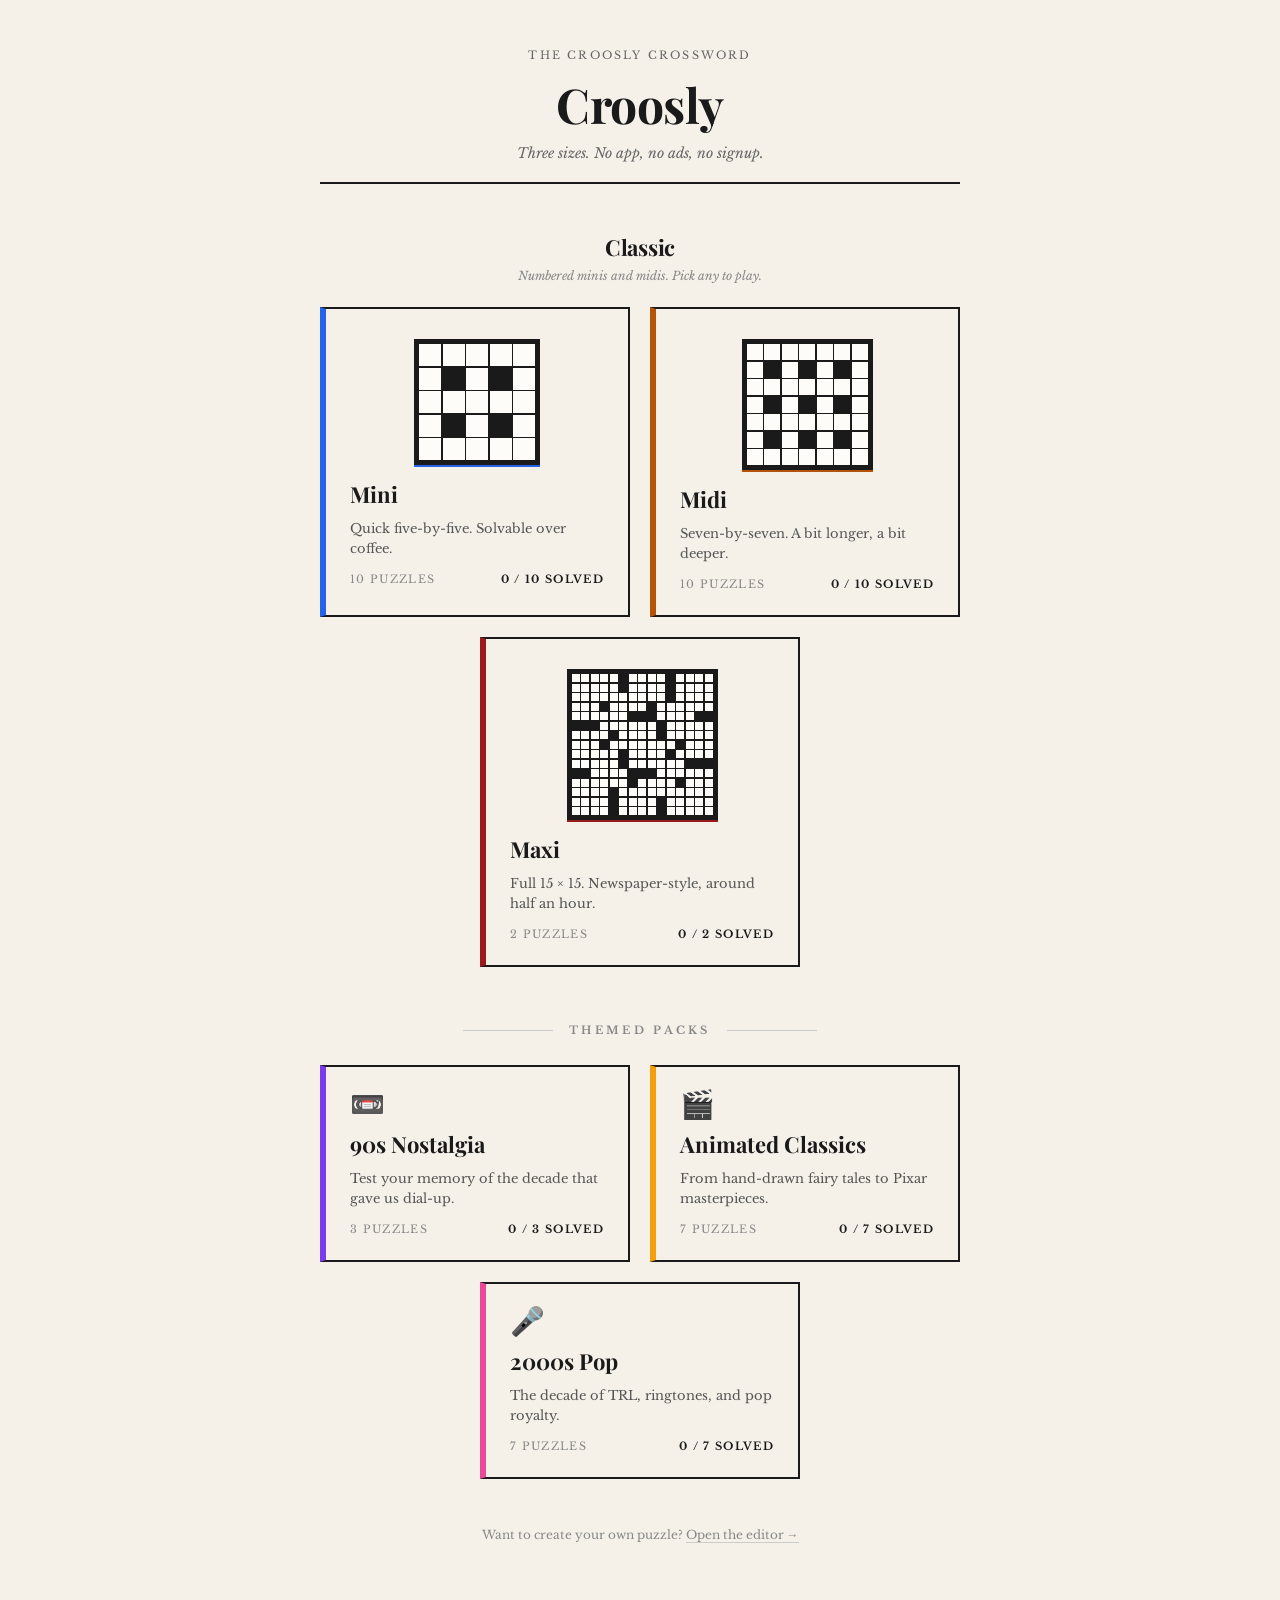
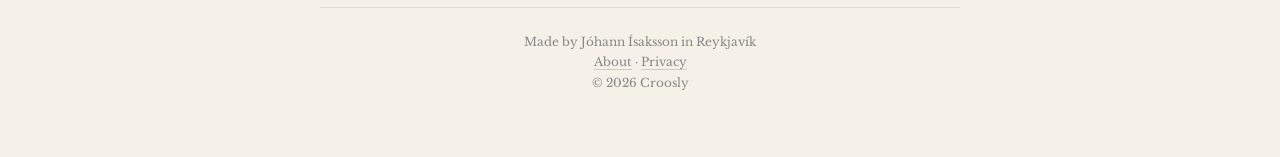
==== commit 270306de: "copy: tagline subtitle + newspaper-rule heading for Themed Packs - Header subtitle: "Choose your puz" ====
--- a/index.html
+++ b/index.html
@@ -4,7 +4,7 @@
   <meta charset="UTF-8">
   <meta name="viewport" content="width=device-width, initial-scale=1.0">
   <title>Croosly — Mini and Midi Crosswords</title>
-  <meta name="description" content="A small set of mini and midi crosswords — a quick 5×5 Mini and a meatier 7×7 Midi, inspired by The New York Times. Free to play in your browser. No app, no signup, no tracking.">
+  <meta name="description" content="A small set of crosswords inspired by The New York Times — a quick 5×5 Mini, a 7×7 Midi, and a full 15×15 Maxi. Free to play in your browser. No app, no signup, no ads.">
   <link rel="canonical" href="https://croosly.com/">
   <meta name="theme-color" content="#1a1a1a">
 
@@ -16,7 +16,7 @@
   <meta property="og:type" content="website">
   <meta property="og:site_name" content="Croosly">
   <meta property="og:title" content="Croosly — Mini and Midi Crosswords">
-  <meta property="og:description" content="A small set of mini and midi crosswords — a quick 5×5 Mini and a meatier 7×7 Midi, inspired by The New York Times. Free to play in your browser. No app, no signup, no tracking.">
+  <meta property="og:description" content="A small set of crosswords inspired by The New York Times — a quick 5×5 Mini, a 7×7 Midi, and a full 15×15 Maxi. Free to play in your browser. No app, no signup, no ads.">
   <meta property="og:url" content="https://croosly.com/">
   <meta property="og:image" content="https://croosly.com/og-image.png">
   <meta property="og:image:width" content="1200">
@@ -24,7 +24,7 @@
 
   <meta name="twitter:card" content="summary_large_image">
   <meta name="twitter:title" content="Croosly — Mini and Midi Crosswords">
-  <meta name="twitter:description" content="A small set of mini and midi crosswords — a quick 5×5 Mini and a meatier 7×7 Midi, inspired by The New York Times. Free to play in your browser. No app, no signup, no tracking.">
+  <meta name="twitter:description" content="A small set of crosswords inspired by The New York Times — a quick 5×5 Mini, a 7×7 Midi, and a full 15×15 Maxi. Free to play in your browser. No app, no signup, no ads.">
   <meta name="twitter:image" content="https://croosly.com/og-image.png">
 
   <link href="https://fonts.googleapis.com/css2?family=Playfair+Display:wght@400;700&family=Libre+Baskerville:ital,wght@0,400;0,700;1,400&display=swap" rel="stylesheet">
@@ -99,6 +99,27 @@
       color: #888;
       font-style: italic;
       margin-bottom: 24px;
+    }
+    .packs-heading-divided {
+      display: flex;
+      align-items: center;
+      justify-content: center;
+      gap: 16px;
+      font-family: 'Libre Baskerville', Georgia, serif;
+      font-size: 11px;
+      font-weight: 700;
+      letter-spacing: 0.3em;
+      text-transform: uppercase;
+      color: #888;
+      margin-bottom: 28px;
+    }
+    .packs-heading-divided::before,
+    .packs-heading-divided::after {
+      content: '';
+      flex: 1;
+      height: 1px;
+      background: #ccc;
+      max-width: 90px;
     }
     .pack-cards {
       display: flex;
@@ -209,7 +230,7 @@
   <div class="header">
     <div class="eyebrow">The Croosly Crossword</div>
     <h1 class="title">Croosly</h1>
-    <p class="subtitle">Choose your puzzle</p>
+    <p class="subtitle">Three sizes. No app, no ads, no signup.</p>
   </div>
 
   <section class="packs-section" aria-labelledby="classic-heading">
@@ -261,8 +282,7 @@
   </section>
 
   <section class="packs-section" aria-labelledby="packs-heading">
-    <h2 class="packs-heading" id="packs-heading">Themed Packs</h2>
-    <p class="packs-sub">A small set of curated puzzles around a single topic.</p>
+    <h2 class="packs-heading-divided" id="packs-heading">Themed Packs</h2>
     <div class="pack-cards" id="pack-cards"></div>
   </section>
 
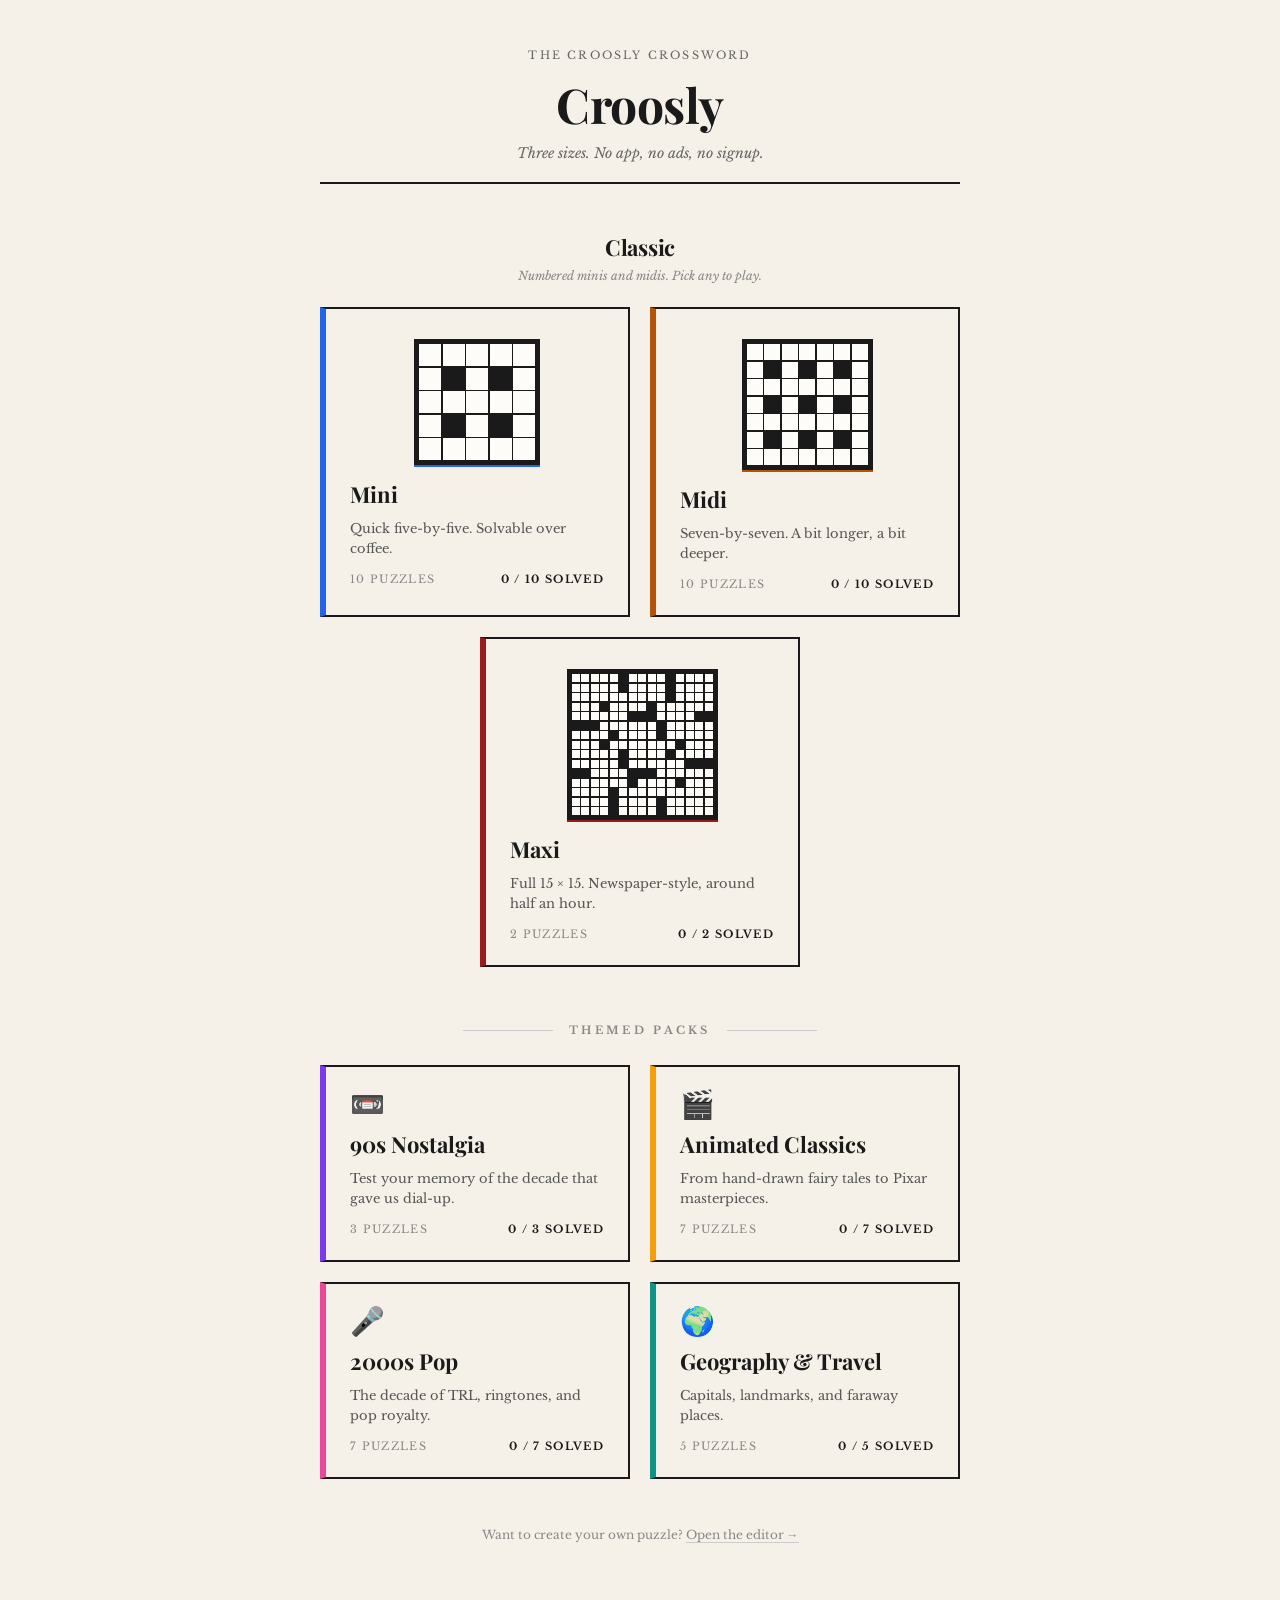
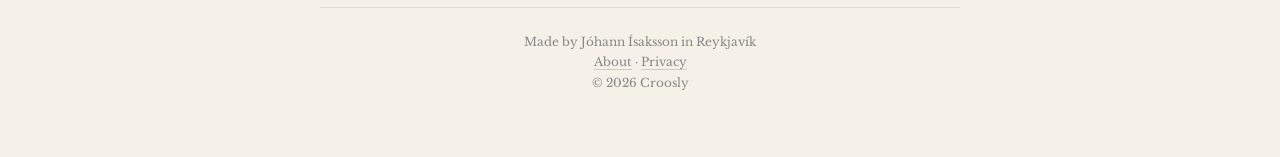
==== commit bde99c8f: "seo: keyword-led titles, expanded sitemap, per-pack canonicals Titles now lead with "Free [size] Cro" ====
--- a/index.html
+++ b/index.html
@@ -3,8 +3,8 @@
 <head>
   <meta charset="UTF-8">
   <meta name="viewport" content="width=device-width, initial-scale=1.0">
-  <title>Croosly — Mini and Midi Crosswords</title>
-  <meta name="description" content="A small set of crosswords inspired by The New York Times — a quick 5×5 Mini, a 7×7 Midi, and a full 15×15 Maxi. Free to play in your browser. No app, no signup, no ads.">
+  <title>Free Online Crosswords — Mini, Midi & Maxi | Croosly</title>
+  <meta name="description" content="Play free crossword puzzles online — quick 5×5 minis, 7×7 midis, full 15×15 maxis, and themed packs. No signup, no ads, no app.">
   <link rel="canonical" href="https://croosly.com/">
   <meta name="theme-color" content="#1a1a1a">
 
@@ -15,16 +15,16 @@
 
   <meta property="og:type" content="website">
   <meta property="og:site_name" content="Croosly">
-  <meta property="og:title" content="Croosly — Mini and Midi Crosswords">
-  <meta property="og:description" content="A small set of crosswords inspired by The New York Times — a quick 5×5 Mini, a 7×7 Midi, and a full 15×15 Maxi. Free to play in your browser. No app, no signup, no ads.">
+  <meta property="og:title" content="Free Online Crosswords — Mini, Midi & Maxi | Croosly">
+  <meta property="og:description" content="Play free crossword puzzles online — quick 5×5 minis, 7×7 midis, full 15×15 maxis, and themed packs. No signup, no ads, no app.">
   <meta property="og:url" content="https://croosly.com/">
   <meta property="og:image" content="https://croosly.com/og-image.png">
   <meta property="og:image:width" content="1200">
   <meta property="og:image:height" content="630">
 
   <meta name="twitter:card" content="summary_large_image">
-  <meta name="twitter:title" content="Croosly — Mini and Midi Crosswords">
-  <meta name="twitter:description" content="A small set of crosswords inspired by The New York Times — a quick 5×5 Mini, a 7×7 Midi, and a full 15×15 Maxi. Free to play in your browser. No app, no signup, no ads.">
+  <meta name="twitter:title" content="Free Online Crosswords — Mini, Midi & Maxi | Croosly">
+  <meta name="twitter:description" content="Play free crossword puzzles online — quick 5×5 minis, 7×7 midis, full 15×15 maxis, and themed packs. No signup, no ads, no app.">
   <meta name="twitter:image" content="https://croosly.com/og-image.png">
 
   <link href="https://fonts.googleapis.com/css2?family=Playfair+Display:wght@400;700&family=Libre+Baskerville:ital,wght@0,400;0,700;1,400&display=swap" rel="stylesheet">
